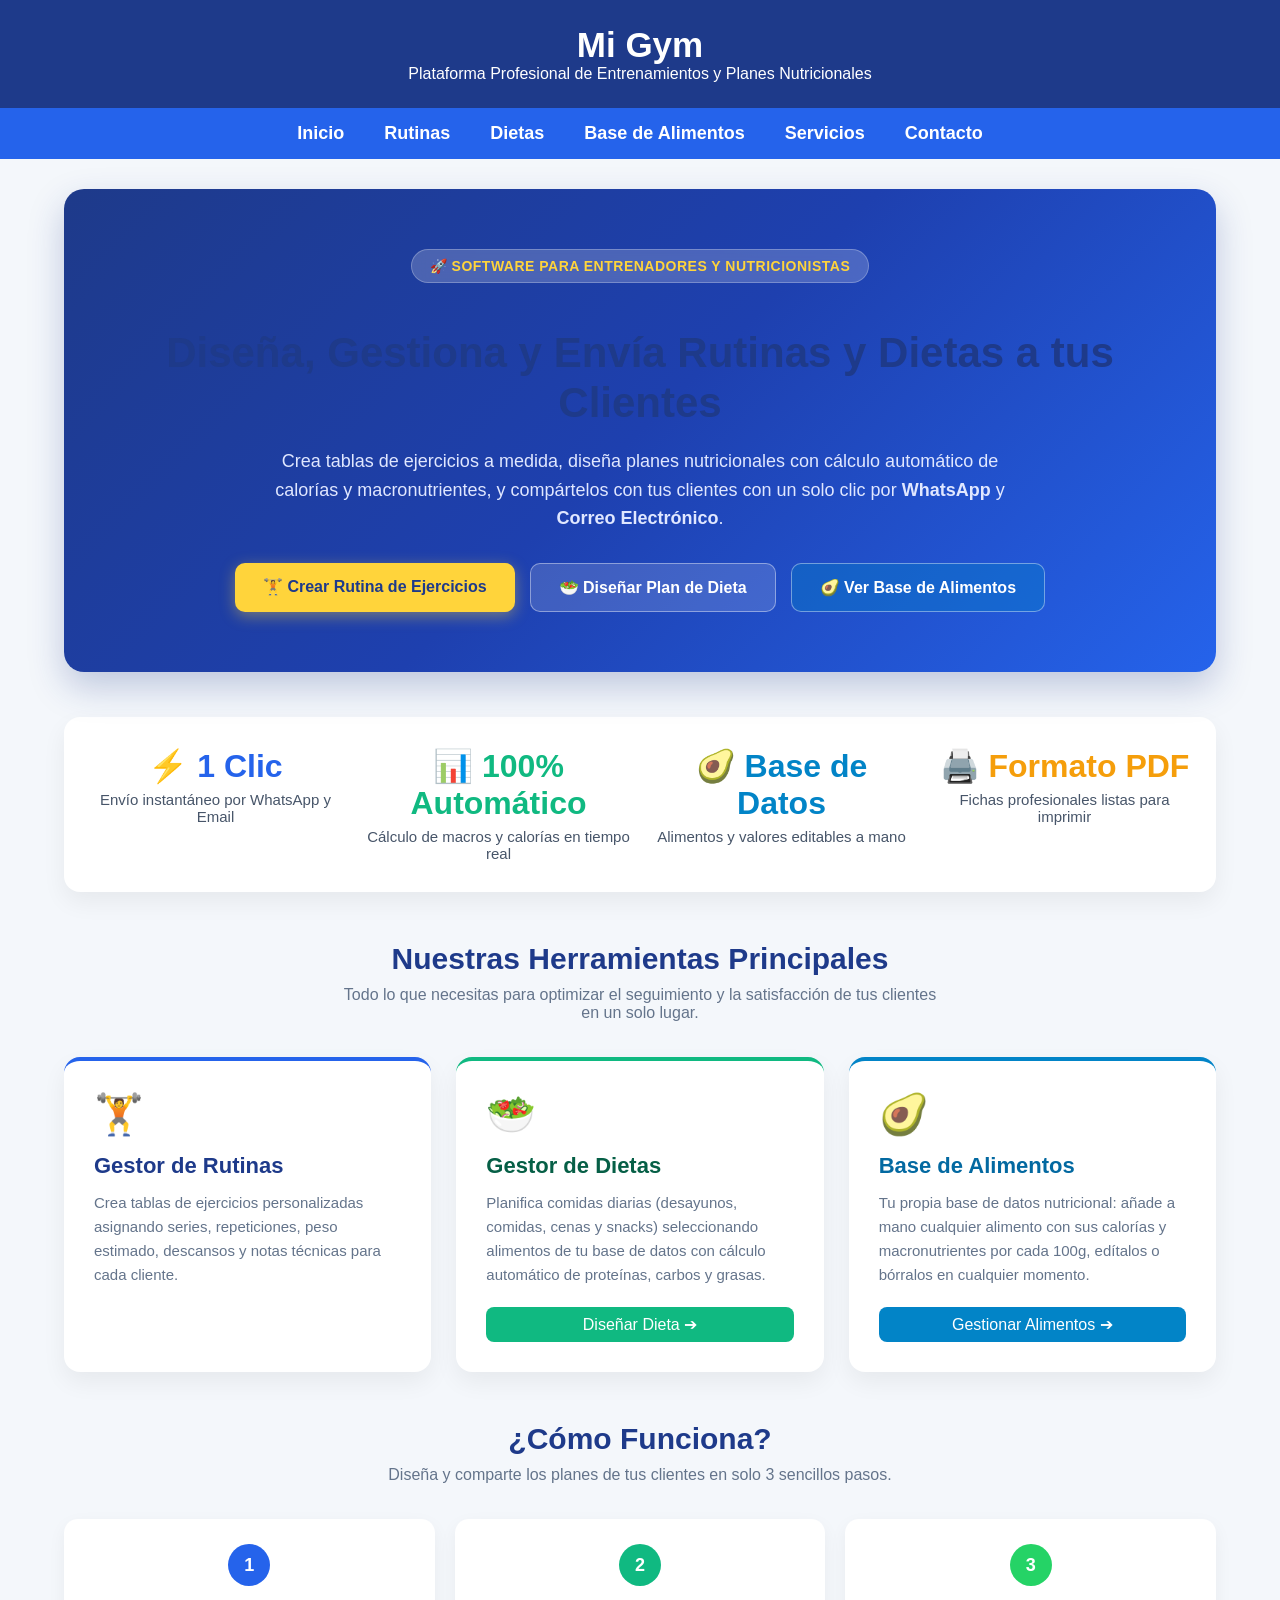
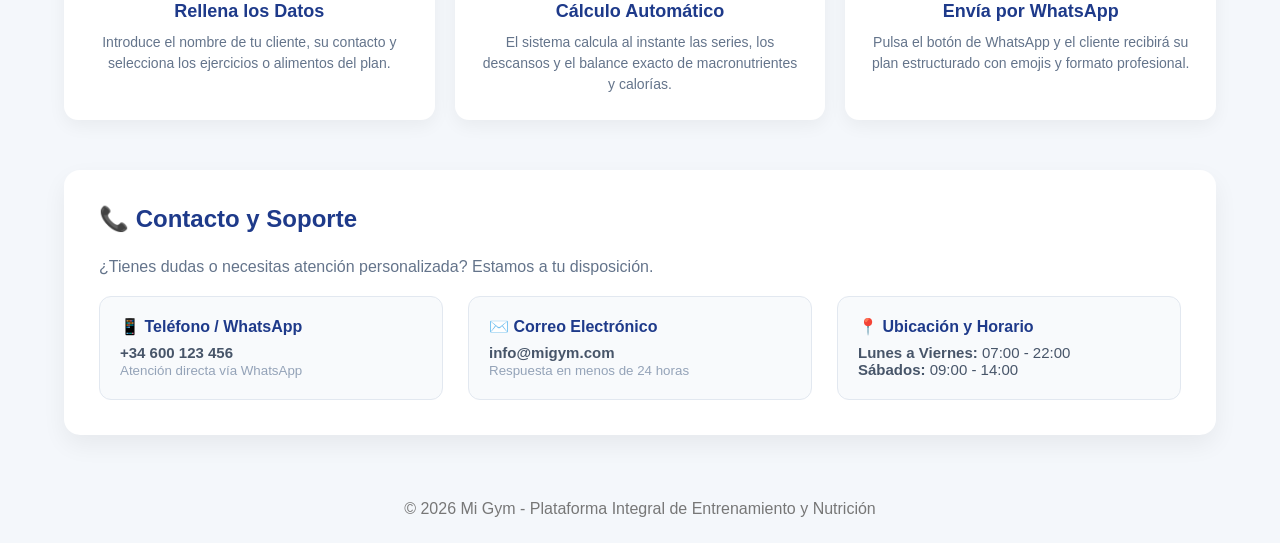
==== paginaweb/index.html @ 528febd3 "Add files via upload" ====
<!DOCTYPE html>
<html lang="es">
<head>
    <meta charset="UTF-8">
    <meta name="viewport" content="width=device-width, initial-scale=1.0">
    <title>Mi Gym - Plataforma Integral de Entrenamiento y Nutrición</title>
    <link rel="stylesheet" href="style.css">
</head>
<body>

    <header>
        <h1>Mi Gym</h1>
        <p>Plataforma Profesional de Entrenamientos y Planes Nutricionales</p>
    </header>

    <nav>
        <a href="index.html">Inicio</a>
        <a href="musculatura.php">Rutinas</a>
        <a href="nutricion.php">Dietas</a>
        <a href="alimentos.php">Base de Alimentos</a>
        <a href="servicios.html">Servicios</a>
        <a href="#contacto">Contacto</a>
    </nav>

    <section>
        
        <!-- HERO BANNER PRINCIPAL -->
        <div class="hero-banner">
            <span class="hero-badge">🚀 SOFTWARE PARA ENTRENADORES Y NUTRICIONISTAS</span>
            <h2 class="hero-title">Diseña, Gestiona y Envía Rutinas y Dietas a tus Clientes</h2>
            <p class="hero-subtitle">
                Crea tablas de ejercicios a medida, diseña planes nutricionales con cálculo automático de calorías y macronutrientes, y compártelos con tus clientes con un solo clic por <strong>WhatsApp</strong> y <strong>Correo Electrónico</strong>.
            </p>
            <div class="hero-actions">
                <a href="musculatura.php" class="btn-hero-primary">🏋️ Crear Rutina de Ejercicios</a>
                <a href="nutricion.php" class="btn-hero-secondary">🥗 Diseñar Plan de Dieta</a>
                <a href="alimentos.php" class="btn-hero-secondary" style="background: rgba(2, 132, 199, 0.35);">🥑 Ver Base de Alimentos</a>
            </div>
        </div>

        <!-- STATS & HIGHLIGHTS -->
        <div class="stats-banner">
            <div class="stat-item">
                <h3>⚡ 1 Clic</h3>
                <p>Envío instantáneo por WhatsApp y Email</p>
            </div>
            <div class="stat-item">
                <h3 style="color:#10b981;">📊 100% Automático</h3>
                <p>Cálculo de macros y calorías en tiempo real</p>
            </div>
            <div class="stat-item">
                <h3 style="color:#0284c7;">🥑 Base de Datos</h3>
                <p>Alimentos y valores editables a mano</p>
            </div>
            <div class="stat-item">
                <h3 style="color:#f59e0b;">🖨️ Formato PDF</h3>
                <p>Fichas profesionales listas para imprimir</p>
            </div>
        </div>

        <!-- SECCIÓN DE MÓDULOS Y SERVICIOS -->
        <h2 class="section-title">Nuestras Herramientas Principales</h2>
        <p class="section-desc">Todo lo que necesitas para optimizar el seguimiento y la satisfacción de tus clientes en un solo lugar.</p>

        <div class="features-grid">
            
            <div class="feature-card">
                <div>
                    <div class="feature-icon">🏋️</div>
                    <h3>Gestor de Rutinas</h3>
                    <p>Crea tablas de ejercicios personalizadas asignando series, repeticiones, peso estimado, descansos y notas técnicas para cada cliente.</p>
                </div>
                <a href="musculatura.php" class="boton" style="text-align: center; text-decoration: none;">Crear Rutina ➔</a>
            </div>

            <div class="feature-card nutricion">
                <div>
                    <div class="feature-icon">🥗</div>
                    <h3 style="color:#065f46;">Gestor de Dietas</h3>
                    <p>Planifica comidas diarias (desayunos, comidas, cenas y snacks) seleccionando alimentos de tu base de datos con cálculo automático de proteínas, carbos y grasas.</p>
                </div>
                <a href="nutricion.php" class="boton" style="background:#10b981; text-align: center; text-decoration: none;">Diseñar Dieta ➔</a>
            </div>

            <div class="feature-card alimentos">
                <div>
                    <div class="feature-icon">🥑</div>
                    <h3 style="color:#0369a1;">Base de Alimentos</h3>
                    <p>Tu propia base de datos nutricional: añade a mano cualquier alimento con sus calorías y macronutrientes por cada 100g, edítalos o bórralos en cualquier momento.</p>
                </div>
                <a href="alimentos.php" class="boton" style="background:#0284c7; text-align: center; text-decoration: none;">Gestionar Alimentos ➔</a>
            </div>

        </div>

        <!-- CÓMO FUNCIONA -->
        <h2 class="section-title">¿Cómo Funciona?</h2>
        <p class="section-desc">Diseña y comparte los planes de tus clientes en solo 3 sencillos pasos.</p>

        <div class="steps-grid">
            
            <div class="step-card">
                <div class="step-badge">1</div>
                <h4>Rellena los Datos</h4>
                <p>Introduce el nombre de tu cliente, su contacto y selecciona los ejercicios o alimentos del plan.</p>
            </div>

            <div class="step-card">
                <div class="step-badge" style="background:#10b981;">2</div>
                <h4>Cálculo Automático</h4>
                <p>El sistema calcula al instante las series, los descansos y el balance exacto de macronutrientes y calorías.</p>
            </div>

            <div class="step-card">
                <div class="step-badge" style="background:#25D366;">3</div>
                <h4>Envía por WhatsApp</h4>
                <p>Pulsa el botón de WhatsApp y el cliente recibirá su plan estructurado con emojis y formato profesional.</p>
            </div>

        </div>

        <!-- SECCIÓN DE CONTACTO Y ASISTENCIA -->
        <div class="contacto-box" id="contacto">
            <h2 style="margin-top: 0; color: #1e3a8a;">📞 Contacto y Soporte</h2>
            <p style="color: #64748b;">¿Tienes dudas o necesitas atención personalizada? Estamos a tu disposición.</p>

            <div class="contacto-grid">
                <div class="contacto-item">
                    <h4>📱 Teléfono / WhatsApp</h4>
                    <p><a href="https://wa.me/34600123456" target="_blank"><strong>+34 600 123 456</strong></a></p>
                    <small style="color: #94a3b8;">Atención directa vía WhatsApp</small>
                </div>

                <div class="contacto-item">
                    <h4>✉️ Correo Electrónico</h4>
                    <p><a href="mailto:info@migym.com"><strong>info@migym.com</strong></a></p>
                    <small style="color: #94a3b8;">Respuesta en menos de 24 horas</small>
                </div>

                <div class="contacto-item">
                    <h4>📍 Ubicación y Horario</h4>
                    <p><strong>Lunes a Viernes:</strong> 07:00 - 22:00</p>
                    <p><strong>Sábados:</strong> 09:00 - 14:00</p>
                </div>
            </div>
        </div>

    </section>

    <footer>
        <p style="text-align: center; padding: 25px; color: #777;">© 2026 Mi Gym - Plataforma Integral de Entrenamiento y Nutrición</p>
    </footer>

    <script src="script.js"></script>

</body>
</html>
---- paginaweb/style.css ----
*{
    margin:0;
    padding:0;
    box-sizing:border-box;
    font-family:Arial, Helvetica, sans-serif;
}

body{
    background:#f4f7fb;
    color:#333;
}

header{
    background:#1e3a8a;
    color:white;
    text-align:center;
    padding:25px;
}

header h1{
    font-size:35px;
}

nav{
    background:#2563eb;
    display:flex;
    justify-content:center;
    gap:40px;
    padding:15px;
}

nav a{
    color:white;
    text-decoration:none;
    font-size:18px;
    font-weight:bold;
    transition:.3s;
}

nav a:hover{
    color:#ffd43b;
}

section{
    width:90%;
    margin:30px auto;
}

h2{
    margin:25px 0;
    color:#1e3a8a;
}

form{
    background:white;
    padding:25px;
    border-radius:15px;
    box-shadow:0 8px 20px rgba(0,0,0,.1);
    margin-bottom:30px;
}

label{
    font-weight:bold;
}

input,
select{
    width:100%;
    padding:10px;
    margin-top:8px;
    margin-bottom:20px;
    border:1px solid #ccc;
    border-radius:8px;
}

button,
input[type=submit]{
    background:#2563eb;
    color:white;
    border:none;
    padding:12px 25px;
    border-radius:8px;
    cursor:pointer;
    transition:.3s;
}

button:hover,
input[type=submit]:hover{
    background:#1e40af;
}

.estadisticas{
    display:flex;
    gap:20px;
    flex-wrap:wrap;
    margin-bottom:40px;
}

.tarjeta{
    flex:1;
    min-width:220px;
    background:white;
    padding:25px;
    border-radius:15px;
    text-align:center;
    box-shadow:0 8px 20px rgba(0,0,0,.1);
    transition:.3s;
}

.tarjeta:hover{
    transform:translateY(-6px);
}

.tarjeta h3{
    margin-bottom:15px;
}

.tarjeta p{
    font-size:35px;
    color:#0b7dda;
    font-weight:bold;
}

canvas{
    background:white;
    padding:20px;
    border-radius:15px;
    box-shadow:0 8px 20px rgba(0,0,0,.1);
    margin-top:20px;
}

table{
    width:100%;
    border-collapse:collapse;
    background:white;
    box-shadow:0 8px 20px rgba(0,0,0,.1);
    border-radius:15px;
    overflow:hidden;
}

th{
    background:#2563eb;
    color:white;
    padding:15px;
}

td{
    padding:12px;
    text-align:center;
}

tr:nth-child(even){
    background:#f7f7f7;
}

tr:hover{
    background:#eef5ff;
}

.boton,
a.boton{
    display: inline-block;
    padding:8px 14px;
    border-radius:8px;
    color:white;
    text-decoration:none;
    font-weight: 500;
    cursor: pointer;
    transition: .2s ease-in-out;
}

.editar{
    background:#f59e0b;
}

.editar:hover{
    background:#d97706;
}

.eliminar{
    background:#dc2626;
}

.eliminar:hover{
    background:#b91c1c;
}

.cancelar{
    background:#64748b;
    color: white;
}

.cancelar:hover{
    background:#475569;
}

.form-grid{
    display: grid;
    grid-template-columns: repeat(auto-fit, minmax(200px, 1fr));
    gap: 15px;
    margin-bottom: 20px;
}

.form-group{
    display: flex;
    flex-direction: column;
}

.form-group label{
    font-size: 14px;
    margin-bottom: 6px;
    color: #374151;
}

.form-group input,
.form-group select,
.form-group textarea{
    margin-top: 0;
    margin-bottom: 0;
    padding: 11px 13px;
    border: 1px solid #cbd5e1;
    border-radius: 8px;
    font-size: 15px;
    background: #ffffff;
}

.form-group input:focus,
.form-group select:focus,
.form-group textarea:focus{
    border-color: #2563eb;
    outline: none;
    box-shadow: 0 0 0 3px rgba(37, 99, 235, 0.15);
}

.btn-guardar{
    background: #2563eb;
    color: white;
    font-size: 16px;
    font-weight: bold;
    padding: 14px 28px;
    border-radius: 8px;
    border: none;
    cursor: pointer;
    transition: background .2s ease;
}

.btn-guardar:hover{
    background: #1d4ed8;
}

.tabla-contenedor{
    overflow-x: auto;
    background: white;
    border-radius: 15px;
    box-shadow: 0 8px 20px rgba(0,0,0,.1);
    margin-top: 15px;
}

.tabla-contenedor table{
    box-shadow: none;
    border-radius: 0;
}

/* === HERO & LANDING STYLES === */
.hero-banner{
    background: linear-gradient(135deg, #1e3a8a 0%, #1e40af 50%, #2563eb 100%);
    color: white;
    padding: 60px 30px;
    border-radius: 20px;
    margin-bottom: 45px;
    box-shadow: 0 15px 35px rgba(30, 58, 138, 0.25);
    text-align: center;
    position: relative;
    overflow: hidden;
}

.hero-badge{
    display: inline-block;
    background: rgba(255, 255, 255, 0.2);
    backdrop-filter: blur(8px);
    color: #ffd43b;
    font-weight: bold;
    padding: 8px 18px;
    border-radius: 30px;
    font-size: 14px;
    margin-bottom: 20px;
    letter-spacing: 0.5px;
    border: 1px solid rgba(255, 255, 255, 0.25);
}

.hero-title{
    font-size: 42px;
    font-weight: 800;
    margin-bottom: 18px;
    line-height: 1.2;
}

.hero-subtitle{
    font-size: 18px;
    max-width: 750px;
    margin: 0 auto 30px auto;
    color: #e0e7ff;
    line-height: 1.6;
}

.hero-actions{
    display: flex;
    justify-content: center;
    gap: 15px;
    flex-wrap: wrap;
}

.btn-hero-primary{
    background: #ffd43b;
    color: #1e3a8a;
    font-size: 16px;
    font-weight: bold;
    padding: 14px 28px;
    border-radius: 10px;
    text-decoration: none;
    transition: transform .2s, box-shadow .2s;
    box-shadow: 0 4px 15px rgba(255, 212, 59, 0.4);
}

.btn-hero-primary:hover{
    transform: translateY(-3px);
    box-shadow: 0 6px 20px rgba(255, 212, 59, 0.6);
}

.btn-hero-secondary{
    background: rgba(255, 255, 255, 0.15);
    color: white;
    font-size: 16px;
    font-weight: bold;
    padding: 14px 28px;
    border-radius: 10px;
    text-decoration: none;
    border: 1px solid rgba(255, 255, 255, 0.4);
    transition: background .2s, transform .2s;
}

.btn-hero-secondary:hover{
    background: rgba(255, 255, 255, 0.25);
    transform: translateY(-3px);
}

/* === FEATURES GRID === */
.features-grid{
    display: grid;
    grid-template-columns: repeat(auto-fit, minmax(280px, 1fr));
    gap: 25px;
    margin-bottom: 50px;
}

.feature-card{
    background: white;
    padding: 30px;
    border-radius: 16px;
    box-shadow: 0 10px 25px rgba(0,0,0,0.06);
    transition: transform .3s, box-shadow .3s;
    border-top: 4px solid #2563eb;
    display: flex;
    flex-direction: column;
    justify-content: space-between;
}

.feature-card:hover{
    transform: translateY(-6px);
    box-shadow: 0 15px 35px rgba(0,0,0,0.12);
}

.feature-card.nutricion{
    border-top-color: #10b981;
}

.feature-card.alimentos{
    border-top-color: #0284c7;
}

.feature-icon{
    font-size: 40px;
    margin-bottom: 15px;
}

.feature-card h3{
    color: #1e3a8a;
    font-size: 22px;
    margin-bottom: 12px;
}

.feature-card p{
    color: #64748b;
    font-size: 15px;
    line-height: 1.6;
    margin-bottom: 20px;
}

/* === STEPS / WORKFLOW === */
.section-title{
    text-align: center;
    font-size: 30px;
    color: #1e3a8a;
    margin-bottom: 10px;
}

.section-desc{
    text-align: center;
    color: #64748b;
    max-width: 600px;
    margin: 0 auto 35px auto;
    font-size: 16px;
}

.steps-grid{
    display: grid;
    grid-template-columns: repeat(auto-fit, minmax(240px, 1fr));
    gap: 20px;
    margin-bottom: 50px;
}

.step-card{
    background: white;
    padding: 25px;
    border-radius: 14px;
    box-shadow: 0 6px 18px rgba(0,0,0,0.05);
    text-align: center;
    position: relative;
}

.step-badge{
    width: 42px;
    height: 42px;
    background: #2563eb;
    color: white;
    font-weight: bold;
    font-size: 18px;
    border-radius: 50%;
    display: flex;
    align-items: center;
    justify-content: center;
    margin: 0 auto 15px auto;
}

.step-card h4{
    color: #1e3a8a;
    font-size: 18px;
    margin-bottom: 10px;
}

.step-card p{
    color: #64748b;
    font-size: 14px;
    line-height: 1.5;
}

/* === STATS / HIGHLIGHTS === */
.stats-banner{
    background: white;
    border-radius: 16px;
    padding: 30px 20px;
    display: grid;
    grid-template-columns: repeat(auto-fit, minmax(200px, 1fr));
    gap: 20px;
    box-shadow: 0 10px 25px rgba(0,0,0,0.06);
    margin-bottom: 50px;
    text-align: center;
}

.stat-item h3{
    font-size: 32px;
    color: #2563eb;
    margin-bottom: 6px;
}

.stat-item p{
    color: #475569;
    font-size: 15px;
    font-weight: 500;
}

/* === CONTACT CARD === */
.contacto-box{
    background: white;
    border-radius: 16px;
    padding: 35px;
    box-shadow: 0 10px 25px rgba(0,0,0,0.06);
    margin-bottom: 40px;
}

.contacto-grid{
    display: grid;
    grid-template-columns: repeat(auto-fit, minmax(220px, 1fr));
    gap: 25px;
    margin-top: 20px;
}

.contacto-item{
    background: #f8fafc;
    padding: 20px;
    border-radius: 12px;
    border: 1px solid #e2e8f0;
}

.contacto-item h4{
    color: #1e3a8a;
    margin-bottom: 8px;
    display: flex;
    align-items: center;
    gap: 8px;
}

.contacto-item p,
.contacto-item a{
    color: #475569;
    font-size: 15px;
    text-decoration: none;
}

.contacto-item a:hover{
    color: #2563eb;
    text-decoration: underline;
}

@media(max-width:900px){

    .hero-title{
        font-size: 30px;
    }

    .hero-banner{
        padding: 40px 20px;
    }

    .estadisticas{
        flex-direction:column;
    }

    nav{
        flex-direction:column;
        gap:15px;
    }

    .form-grid{
        grid-template-columns: 1fr;
    }

}
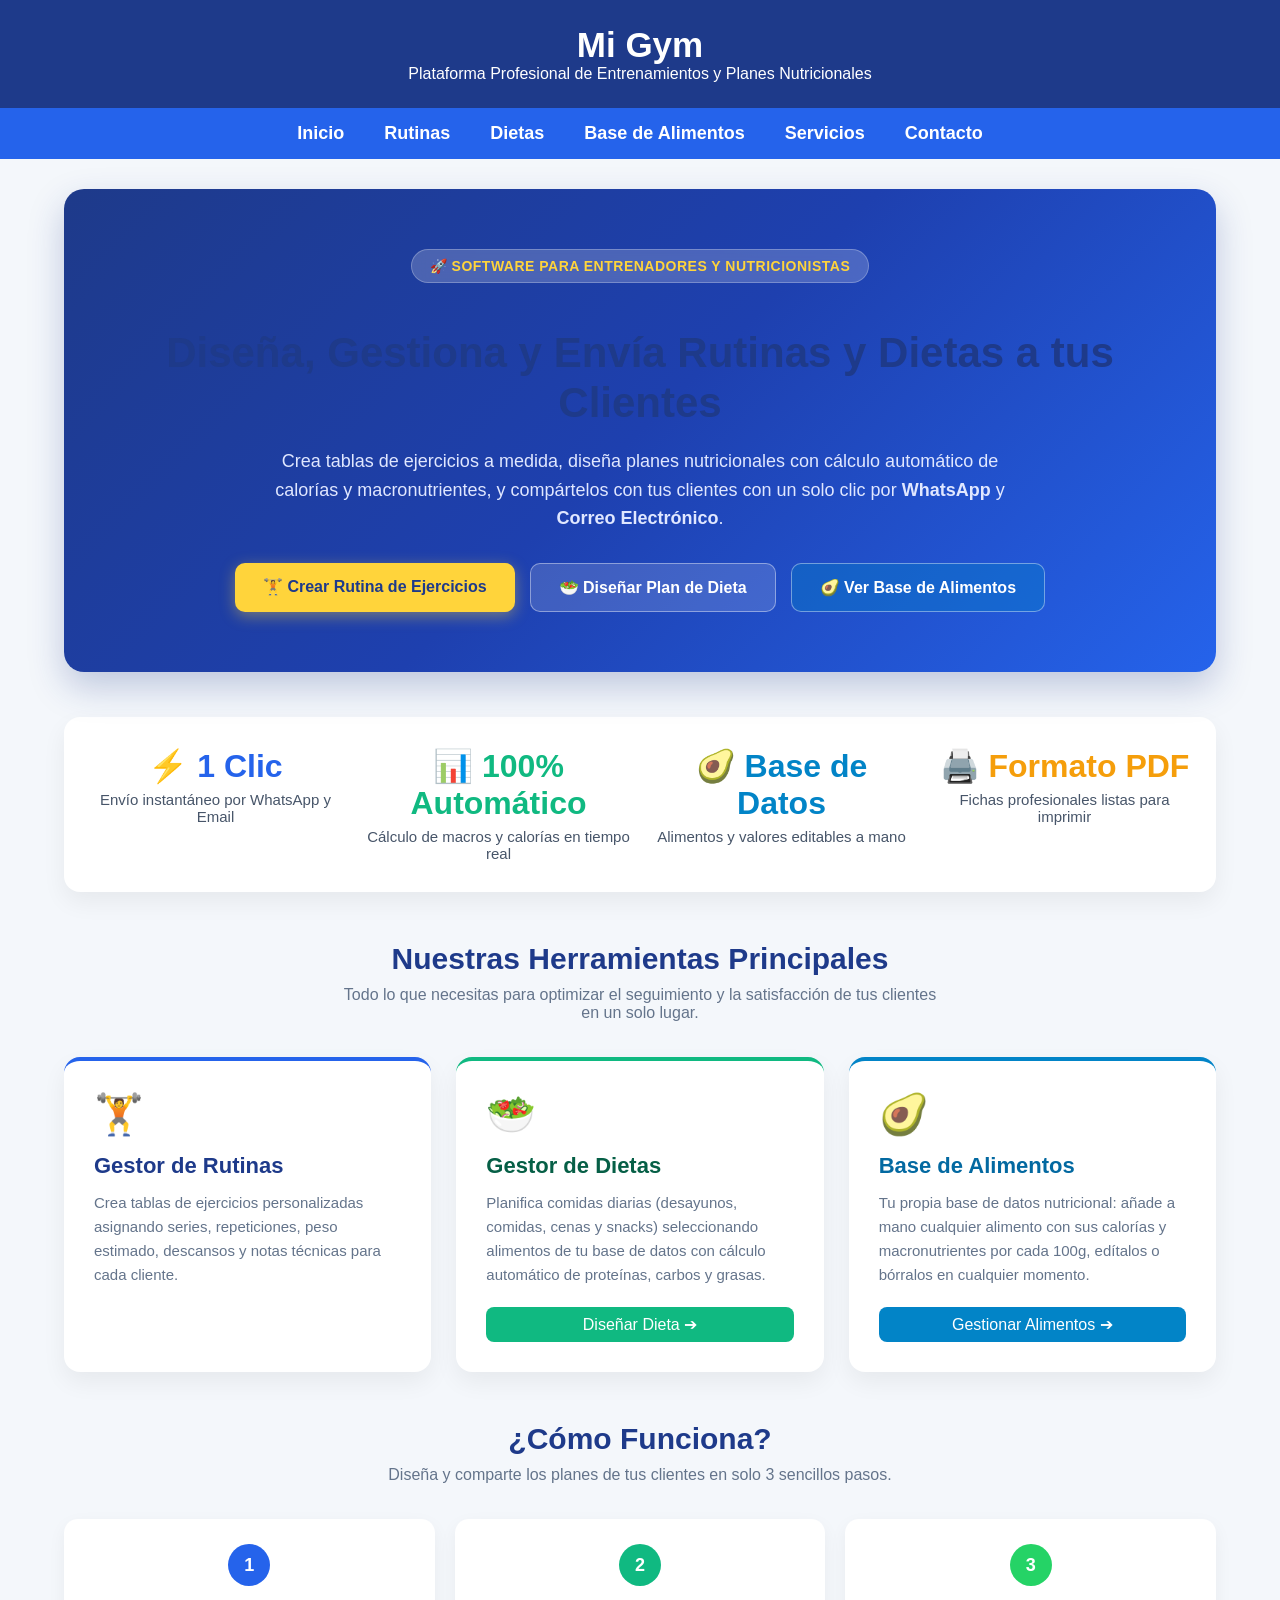
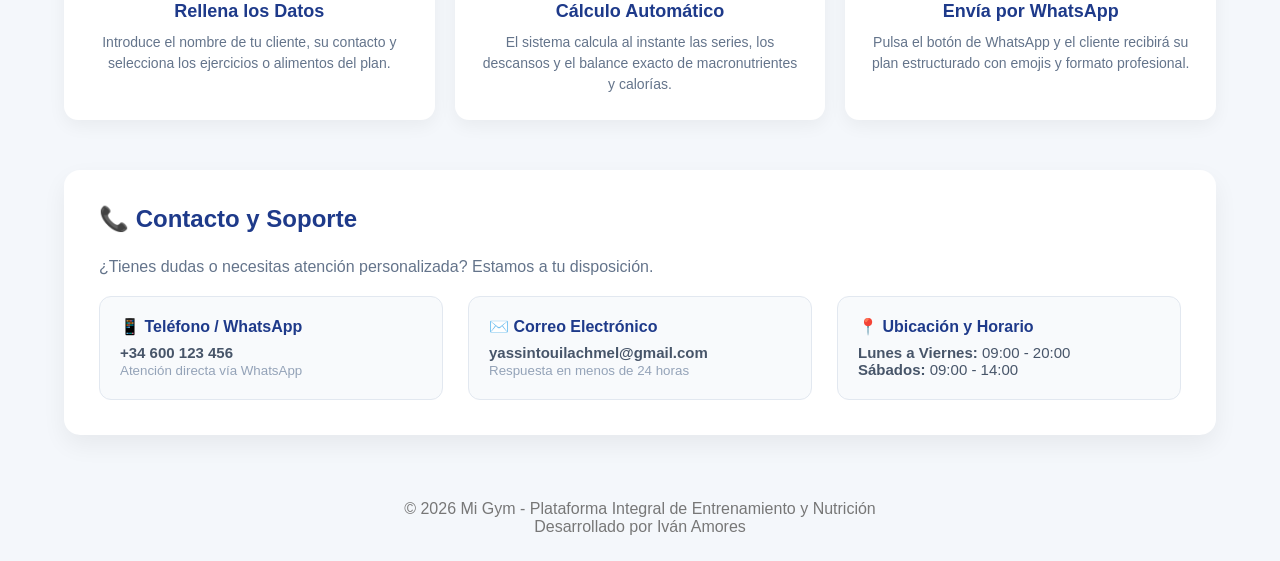
==== commit 4cc4ead9: "Add files via upload" ====
--- a/paginaweb/index.html
+++ b/paginaweb/index.html
@@ -127,19 +127,19 @@
             <div class="contacto-grid">
                 <div class="contacto-item">
                     <h4>📱 Teléfono / WhatsApp</h4>
-                    <p><a href="https://wa.me/34600123456" target="_blank"><strong>+34 600 123 456</strong></a></p>
+                    <p><a href="https://wa.me/34 631 31 14 42" target="_blank"><strong>+34 600 123 456</strong></a></p>
                     <small style="color: #94a3b8;">Atención directa vía WhatsApp</small>
                 </div>
 
                 <div class="contacto-item">
                     <h4>✉️ Correo Electrónico</h4>
-                    <p><a href="mailto:info@migym.com"><strong>info@migym.com</strong></a></p>
+                    <p><a href="mailto: yassintouilachmel@gmail.com "><strong>yassintouilachmel@gmail.com</strong></a></p>
                     <small style="color: #94a3b8;">Respuesta en menos de 24 horas</small>
                 </div>
 
                 <div class="contacto-item">
                     <h4>📍 Ubicación y Horario</h4>
-                    <p><strong>Lunes a Viernes:</strong> 07:00 - 22:00</p>
+                    <p><strong>Lunes a Viernes:</strong> 09:00 - 20:00</p>
                     <p><strong>Sábados:</strong> 09:00 - 14:00</p>
                 </div>
             </div>
@@ -148,7 +148,7 @@
     </section>
 
     <footer>
-        <p style="text-align: center; padding: 25px; color: #777;">© 2026 Mi Gym - Plataforma Integral de Entrenamiento y Nutrición</p>
+        <p style="text-align: center; padding: 25px; color: #777;">© 2026 Mi Gym - Plataforma Integral de Entrenamiento y Nutrición <br> Desarrollado por Iván Amores </p>
     </footer>
 
     <script src="script.js"></script>
